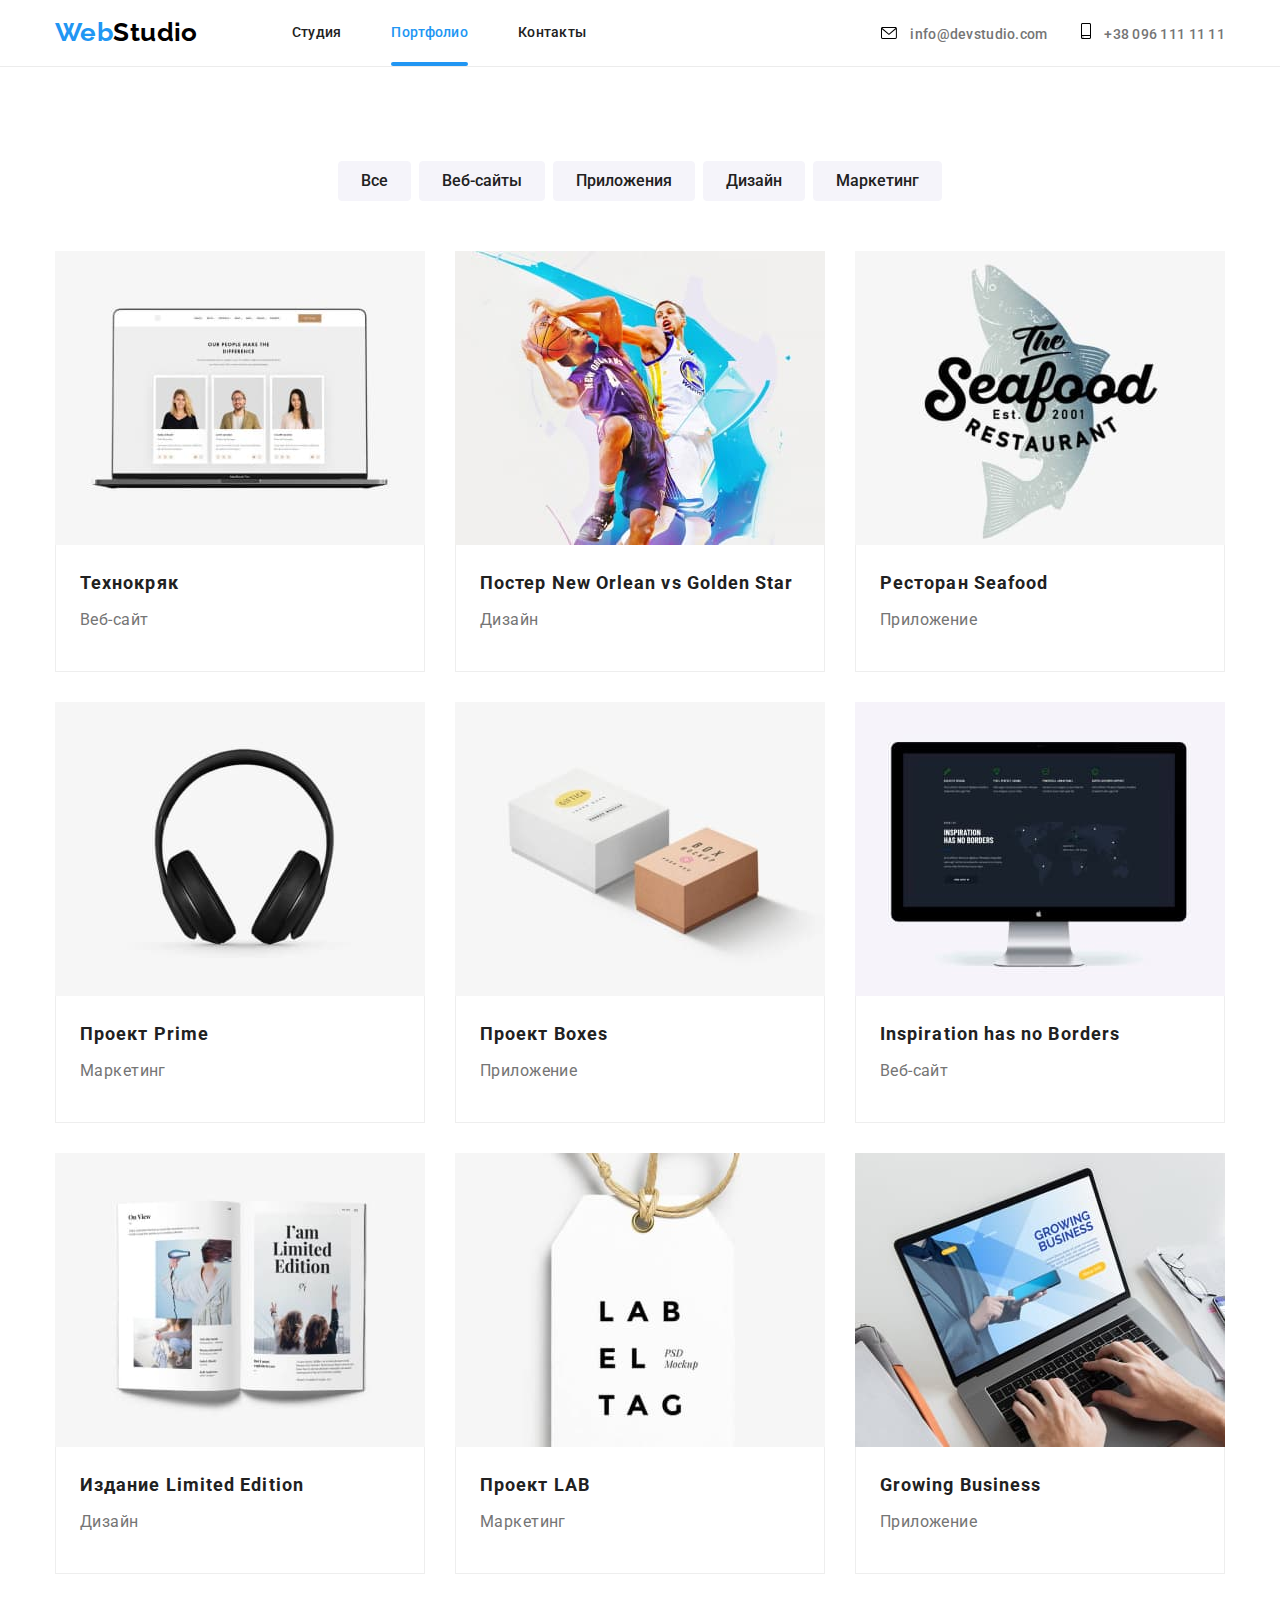
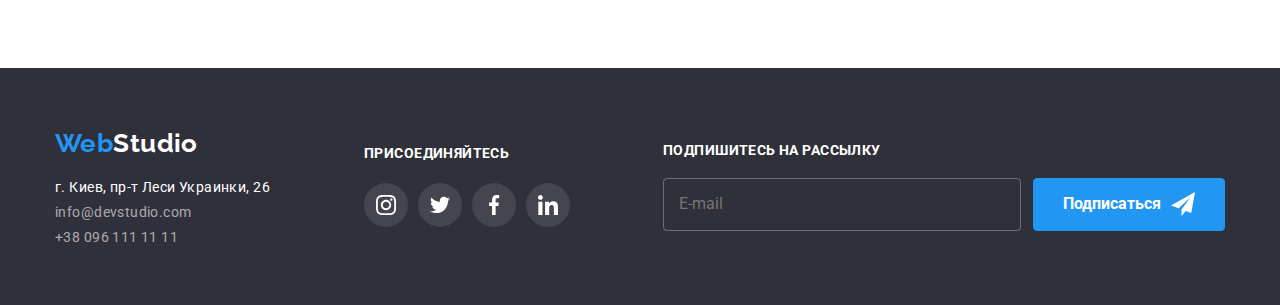
==== portfolio.html @ 982ee5df "Adding files from HW7" ====
<!DOCTYPE html>
<html lang="ru">
  <head>
    <meta charset="UTF-8" />
    <meta name="viewport" content="width=device-width, initial-scale=1.0" />
    <title>Portfolio</title>
    <link
      href="https://fonts.googleapis.com/css2?family=Raleway:wght@400;700&family=Roboto:wght@400;500;700;900&display=swap"
      rel="stylesheet"
    />
    <link
      rel="stylesheet"
      href="https://cdnjs.cloudflare.com/ajax/libs/modern-normalize/1.0.0/modern-normalize.min.css"
    />
    <link rel="stylesheet" href="./css/main.min.css" />
  </head>
  <body>
    <header>
      <div class="container main-nav">
        <nav>
          <a href="./index.html" class="logo"
            >Web<span class="logostudio">Studio</span></a
          >
          <ul class="site-nav list">
            <li class="item">
              <a href="./index.html" class="link">Студия</a>
            </li>
            <li class="item">
              <a href="./portfolio.html" class="link current">Портфолио</a>
            </li>
            <li class="item"><a href="" class="link">Контакты</a></li>
          </ul>
        </nav>
        <address class="header-address">
          <a href="mailto:info@devstudio.com" class="link">
            <svg class="address-icon" width="16" height="12">
              <use href="./images/newsprite.svg#envelope"></use>
            </svg>
            info@devstudio.com</a
          >
          <a href="tel:+380961111111" class="link">
            <svg class="address-icon" width="10" height="16">
              <use href="./images/newsprite.svg#smartphone"></use>
            </svg>
            +38 096 111 11 11</a
          >
        </address>
      </div>
    </header>
    <main>
      <section class="portfolio-mainsection">
        <div class="container">
          <ul class="portfolio-buttons">
            <li class="portfolio-button">
              <button type="button">Все</button>
            </li>
            <li class="portfolio-button">
              <button type="button">Веб-сайты</button>
            </li>
            <li class="portfolio-button">
              <button type="button">Приложения</button>
            </li>
            <li class="portfolio-button">
              <button type="button">Дизайн</button>
            </li>
            <li class="portfolio-button">
              <button type="button">Маркетинг</button>
            </li>
          </ul>
          <ul class="projects">
            <li class="project">
              <a href="" class="project-link">
                <div class="project-picture">
                  <img
                    src="./images/technokryak.jpg"
                    alt="страница вебсайта технокряк"
                    width="370"
                  />
                  <p class="project-overlap">
                    Технокряк это современная площадка распространения
                    коронавируса. Компании используют эту платформу для
                    цифрового шпионажа и атак на защищённые сервера конкурентов.
                  </p>
                </div>

                <div class="project-description">
                  <h3 class="project-title">Технокряк</h3>
                  <p class="project-type">Веб-сайт</p>
                </div>
              </a>
            </li>
            <li class="project">
              <a href="" class="project-link">
                <div class="project-picture">
                  <img
                    src="./images/posterneworlean.jpg"
                    alt="Постер Баскетбол"
                    width="370"
                  />
                  <p class="project-overlap">
                    Технокряк это современная площадка распространения
                    коронавируса. Компании используют эту платформу для
                    цифрового шпионажа и атак на защищённые сервера конкурентов.
                  </p>
                </div>

                <div class="project-description">
                  <h3 class="project-title">
                    Постер New Orlean vs Golden Star
                  </h3>
                  <p class="project-type">Дизайн</p>
                </div>
              </a>
            </li>
            <li class="project">
              <a href="" class="project-link">
                <img
                  src="./images/restaurantseafood.jpg"
                  alt="Лого ресторана Сифуд"
                  width="370"
                />
                <div class="project-description">
                  <h3 class="project-title">Ресторан Seafood</h3>
                  <p class="project-type">Приложение</p>
                </div>
              </a>
            </li>
            <li class="project">
              <a href="" class="project-link">
                <div class="project-picture">
                  <img
                    src="./images/projectprime.jpg"
                    alt="Наушники"
                    width="370"
                  />
                  <p class="project-overlap">
                    Технокряк это современная площадка распространения
                    коронавируса. Компании используют эту платформу для
                    цифрового шпионажа и атак на защищённые сервера конкурентов.
                  </p>
                </div>

                <div class="project-description">
                  <h3 class="project-title">Проект Prime</h3>
                  <p class="project-type">Маркетинг</p>
                </div>
              </a>
            </li>
            <li class="project">
              <a href="" class="project-link">
                <img
                  src="./images/projectboxes.jpg"
                  alt="Две коробки"
                  width="370"
                />
                <div class="project-description">
                  <h3 class="project-title">Проект Boxes</h3>
                  <p class="project-type">Приложение</p>
                </div>
              </a>
            </li>
            <li class="project">
              <a href="" class="project-link">
                <img
                  src="./images/inspiration.jpg"
                  alt="Страница веб-сайта"
                  width="370"
                />
                <div class="project-description">
                  <h3 class="project-title">Inspiration has no Borders</h3>
                  <p class="project-type">Веб-сайт</p>
                </div>
              </a>
            </li>
            <li class="project">
              <a href="" class="project-link">
                <img
                  src="./images/printinghouselimitededition.jpg"
                  alt="Открытая книга"
                  width="370"
                />
                <div class="project-description">
                  <h3 class="project-title">Издание Limited Edition</h3>
                  <p class="project-type">Дизайн</p>
                </div>
              </a>
            </li>
            <li class="project">
              <a href="" class="project-link">
                <img
                  src="./images/projectlab.jpg"
                  alt="Бирка Лаб"
                  width="370"
                />
                <div class="project-description">
                  <h3 class="project-title">Проект LAB</h3>
                  <p p class="project-type">Маркетинг</p>
                </div>
              </a>
            </li>
            <li class="project">
              <a href="" class="project-link">
                <img
                  src="./images/growingbusiness.jpg"
                  alt="Фото сранички приложения"
                  width="370"
                />
                <div class="project-description">
                  <h3 class="project-title">Growing Business</h3>
                  <p class="project-type">Приложение</p>
                </div>
              </a>
            </li>
          </ul>
        </div>
      </section>
    </main>
    <footer>
      <div class="container">
        <div class="contact">
          <a href="./index.html" class="logo"
            >Web<span class="logostudio">Studio</span></a
          >
          <address class="footer-address">
            <ul class="footer-address list">
              <li class="address-line">
                <p>г. Киев, пр-т Леси Украинки, 26</p>
              </li>
              <li class="address-line">
                <a href="mailto:info@devstudio.com" class="link"
                  >info@devstudio.com</a
                >
              </li>
              <li class="address-line">
                <a href="tel:+380961111111" class="link">+38 096 111 11 11</a>
              </li>
            </ul>
          </address>
        </div>
        <div class="joinus">
          <b>присоединяйтесь</b>
          <ul class="social-links">
            <li class="link">
              <a class="link-icon" href="">
                <svg width="20" height="20">
                  <use href="./images/newsprite.svg#instagram"></use>
                </svg>
              </a>
            </li>
            <li class="link">
              <a class="link-icon" href="">
                <svg width="20" height="20">
                  <use href="./images/newsprite.svg#twitter"></use>
                </svg>
              </a>
            </li>
            <li class="link">
              <a class="link-icon" href="">
                <svg width="20" height="20">
                  <use href="./images/newsprite.svg#facebook"></use>
                </svg>
              </a>
            </li>
            <li class="link">
              <a class="link-icon" href="">
                <svg width="20" height="20">
                  <use href="./images/newsprite.svg#linkedin"></use>
                </svg>
              </a>
            </li>
          </ul>
        </div>
        <form action="subscribe" class="subscribe">
          <b>Подпишитесь на рассылку</b>
          <div class="subscribe-action">
            <input type="email" name="mail" placeholder="E-mail" />
            <button type="submit">
              Подписаться
              <svg class="subscribe-icon" width="24" height="24">
                <use href="./images/newsprite.svg#icon-send"></use>
              </svg>
            </button>
          </div>
        </form>
      </div>
    </footer>
  </body>
</html>
---- css/main.min.css ----
body,.site-nav,.advantages,.activities,.team-members,.clients,.portfolio-buttons,.projects{list-style:none}body,.activity-item img{display:block;max-width:100%;height:auto}body,.header-address .link,.project-link{text-decoration:none}.section-title{text-align:center;margin-top:0;margin-bottom:50px;font-weight:700;font-size:36px;line-height:1.17;color:#212121}body{font-family:Roboto,sans-serif;font-style:normal;font-size:14px;letter-spacing:.03em;color:#757575;background-color:#ffffff}.container{width:1200px;padding-left:15px;padding-right:15px;margin-top:0;margin-right:auto;margin-bottom:0;margin-left:auto}.logo{color:#2196f3;font-family:Raleway, sans-serif;font-weight:700;font-size:26px;line-height:1.2;text-decoration:none}header .logo{display:-webkit-box;display:-ms-flexbox;display:flex;-webkit-box-align:center;-ms-flex-align:center;align-items:center;-webkit-box-pack:start;-ms-flex-pack:start;justify-content:flex-start}.logostudio{color:#000000}footer .logostudio{color:#ffffff}header .container{display:-webkit-box;display:-ms-flexbox;display:flex;-webkit-box-align:center;-ms-flex-align:center;align-items:center}header .container nav{display:-webkit-inline-box;display:-ms-inline-flexbox;display:inline-flex;-webkit-box-align:center;-ms-flex-align:center;align-items:center}.site-nav{display:-webkit-inline-box;display:-ms-inline-flexbox;display:inline-flex;-webkit-box-align:center;-ms-flex-align:center;align-items:center;-webkit-box-pack:center;-ms-flex-pack:center;justify-content:center;margin-top:0;margin-bottom:0;padding-left:0;margin-left:94px}.site-nav .item:not(:last-child){margin-right:50px}.site-nav .link{display:-webkit-inline-box;display:-ms-inline-flexbox;display:inline-flex;position:relative;color:#212121;font-weight:500;line-height:1.14;letter-spacing:0.02em;text-decoration:none;padding-top:25px;padding-bottom:25px;-webkit-transition:color 250ms cubic-bezier(0.4, 0, 0.2, 1);transition:color 250ms cubic-bezier(0.4, 0, 0.2, 1)}.site-nav .link:hover,.site-nav .link:focus{color:#2196f3;text-decoration:none}.link.current{color:#2196f3}.link.current::after{position:absolute;display:block;bottom:0;left:0;width:100%;content:"";height:4px;border-radius:2px;background-color:#2196f3}.header-address .link{color:#757575;font-weight:500;line-height:1.14;letter-spacing:0.02em;font-style:normal;fill:var(--primary-text-color);-webkit-transition:fill 250ms cubic-bezier(0.4, 0, 0.2, 1),color 250ms cubic-bezier(0.4, 0, 0.2, 1);transition:fill 250ms cubic-bezier(0.4, 0, 0.2, 1),color 250ms cubic-bezier(0.4, 0, 0.2, 1)}.header-address .link:hover,.header-address .link:focus{color:#2196f3;fill:#2196f3}.address-icon{margin-right:10px}.header-address a:not(:last-child){margin-right:30px}.header-address{margin-left:auto}.main-section{text-align:center;max-width:1600px;max-height:600px;margin-left:auto;margin-right:auto;background-image:-webkit-gradient(linear, left top, right top, from(rgba(47,48,58,0.4)), to(rgba(47,48,58,0.4))),url("../images/heroimage.jpg");background-image:linear-gradient(to right, rgba(47,48,58,0.4), rgba(47,48,58,0.4)),url("../images/heroimage.jpg");background-repeat:no-repeat;background-position:center;padding-top:200px;padding-bottom:200px;background-color:var(--bg-secondary-color)}.main-title{margin-top:0;margin-bottom:30px;color:#ffffff;font-weight:900;font-size:44px;line-height:1.36;text-align:center;letter-spacing:0.06em;text-transform:uppercase}.order-button{display:inline-block;text-align:center;padding:10px 32px;border:1px solid var(--accent-color);border-radius:4px;color:#ffffff;font-weight:700;font-size:16px;line-height:1.88;text-decoration:none;background-color:#2196f3;-webkit-transition:color 250ms cubic-bezier(0.4, 0, 0.2, 1),background-color 250ms cubic-bezier(0.4, 0, 0.2, 1);transition:color 250ms cubic-bezier(0.4, 0, 0.2, 1),background-color 250ms cubic-bezier(0.4, 0, 0.2, 1)}.order-button:hover{color:#2196f3;background:#ffffff;outline:#ffffff}.order-button:focus{outline:none}.advantages-section{padding-top:94px;padding-bottom:94px}.advantages{display:-webkit-box;display:-ms-flexbox;display:flex;padding:0}.advantage-item{width:calc((100% - 90px) / 4);margin-right:30px;min-height:101}.advantage-item:nth-child(4n){margin-right:0}.advantage-item .text{display:inline;margin-top:0;font-size:14px;line-height:1.71}.advantage-title{margin-top:0;margin-bottom:10px;color:#212121;font-weight:700;font-size:14px;line-height:1.14;text-transform:uppercase}.advantage-icon{display:-webkit-inline-box;display:-ms-inline-flexbox;display:inline-flex;content:"";width:270px;height:120px;border-radius:4px;background-color:#f5f4fa;padding-bottom:25px;padding-top:25px;margin-bottom:30px}.activities-section{padding-bottom:94px}.activities{display:-webkit-inline-box;display:-ms-inline-flexbox;display:inline-flex;margin-top:0;margin-bottom:0;padding:0}.activity-item{width:calc((100% - 60px) / 3);margin-right:30px;position:relative;color:#ffffff;text-transform:uppercase;text-align:center}.activity-item::before{position:absolute;content:"";margin:0;padding:0;width:100%;height:70px;bottom:0;left:0;background-color:rgba(47,48,58,0.8)}.activity-item:nth-child(3n){margin-right:0}.activity-title{position:absolute;display:block;margin:0;padding:0;bottom:27px;width:370px}.section-team{background-color:#f5f4fa;padding-top:94px;padding-bottom:94px}.team-members{display:-webkit-box;display:-ms-flexbox;display:flex;margin-top:0;margin-bottom:0px;padding:0}.team-member{width:calc((100% - 90px) / 4);margin-right:30px;background-color:#ffffff;border-radius:0px 0px 4px 4px;-webkit-box-shadow:0px 1px 3px rgba(0,0,0,0.12),0px 1px 1px rgba(0,0,0,0.14),0px 2px 1px rgba(0,0,0,0.2);box-shadow:0px 1px 3px rgba(0,0,0,0.12),0px 1px 1px rgba(0,0,0,0.14),0px 2px 1px rgba(0,0,0,0.2)}.team-member:nth-child(4n){margin-right:0}.photo-name{font-weight:500;font-size:16px;line-height:1.19;text-align:center;color:#212121}.position-title{font-size:16px;line-height:1.19;text-align:center}.social-links{display:-webkit-box;display:-ms-flexbox;display:flex;list-style:none;padding:0;margin-left:auto;margin-right:auto;margin-bottom:30px;width:206px;height:44px}.social-links .link{width:calc((100% - 30px) / 4);margin-right:10px;border-radius:50%}.social-links .link:nth-child(4n){margin-right:0}.link-icon{display:-webkit-box;display:-ms-flexbox;display:flex;-webkit-box-pack:center;-ms-flex-pack:center;justify-content:center;-webkit-box-align:center;-ms-flex-align:center;align-items:center;height:44px;width:44px;border-radius:50%;fill:#afb1b8;-webkit-transition:background-color 250ms cubic-bezier(0.4, 0, 0.2, 1),fill 250ms cubic-bezier(0.4, 0, 0.2, 1);transition:background-color 250ms cubic-bezier(0.4, 0, 0.2, 1),fill 250ms cubic-bezier(0.4, 0, 0.2, 1)}.link-icon:hover,.link-icon:focus{background-color:#2196f3;fill:#ffffff}.client-section{padding-top:94px;padding-bottom:94px}.clients{display:-webkit-box;display:-ms-flexbox;display:flex;padding:0;margin-left:auto;margin-right:auto;margin-bottom:30px;width:1170px}.clients .client-link:nth-child(6n){margin-right:0}.client{display:-webkit-box;display:-ms-flexbox;display:flex;width:calc((100% - 150px) / 6);margin-right:30px}.client-link{display:-webkit-box;display:-ms-flexbox;display:flex;-webkit-box-pack:center;-ms-flex-pack:center;justify-content:center;-webkit-box-align:center;-ms-flex-align:center;align-items:center;width:170px;height:90px;border-radius:4px;border:1px solid #afb1b8;fill:#afb1b8;-webkit-transition:border 250ms cubic-bezier(0.4, 0, 0.2, 1),fill 250ms cubic-bezier(0.4, 0, 0.2, 1);transition:border 250ms cubic-bezier(0.4, 0, 0.2, 1),fill 250ms cubic-bezier(0.4, 0, 0.2, 1)}.client-link:hover{border:1px solid #2196f3;fill:#2196f3}footer{padding-top:60px;padding-bottom:60px;background-color:#2f303a;color:#ffffff;font-style:normal}footer .container{display:-webkit-box;display:-ms-flexbox;display:flex;-webkit-box-align:center;-ms-flex-align:center;align-items:center}footer .social-links{margin-top:22px;margin-bottom:0}footer .link-icon{background-color:rgba(255,255,255,0.1);fill:#ffffff}.footer-address.list{padding-left:0;margin-top:0;margin-bottom:0;display:inline-block;font-style:normal}.footer-address .link{color:rgba(255,255,255,0.6);text-decoration:none}.footer-address p{margin-top:20px;margin-bottom:0}.address-line{display:inline-block;text-decoration:none}.address-line:not(:last-child){margin-bottom:9px}.contact{display:inline-block}.joinus{display:inline-block;text-transform:uppercase;text-align:left;width:206px;margin-right:0;margin-left:70px}.subscribe{display:inline-block;text-transform:uppercase;text-align:left;margin-left:93px}.subscribe button{display:-webkit-inline-box;display:-ms-inline-flexbox;display:inline-flex;-webkit-box-align:center;-ms-flex-align:center;align-items:center;margin-left:12 px;padding:10px 29px;border:1px solid #2196f3;border-radius:4px;color:#ffffff;fill:#ffffff;font-weight:700;font-size:16px;line-height:1.88;text-decoration:none;background-color:#2196f3;-webkit-transition:border 250ms cubic-bezier(0.4, 0, 0.2, 1),background-color 250ms cubic-bezier(0.4, 0, 0.2, 1),fill 250ms cubic-bezier(0.4, 0, 0.2, 1),color 250ms cubic-bezier(0.4, 0, 0.2, 1);transition:border 250ms cubic-bezier(0.4, 0, 0.2, 1),background-color 250ms cubic-bezier(0.4, 0, 0.2, 1),fill 250ms cubic-bezier(0.4, 0, 0.2, 1),color 250ms cubic-bezier(0.4, 0, 0.2, 1)}.subscribe button:hover,.subscribe button:focus{fill:#2196f3;border:1px solid #ffffff;background-color:#ffffff;color:#2196f3}.subscribe input{display:block;background-color:var(--bg-secondary-color);border:1px solid rgba(255,255,255,0.3);border-radius:4px;margin-right:12px;width:358px;padding:15px;font-size:16px;line-height:1.25;color:rgba(255,255,255,0.6);font-family:Roboto,sans-serif;font-style:normal;font-weight:normal;font-size:16px;line-height:1.25;letter-spacing:1.25}.subscribe-icon{margin-left:10px}.subscribe-action{display:-webkit-inline-box;display:-ms-inline-flexbox;display:inline-flex;margin-top:20px}.backdrop{position:fixed;top:0;left:0;width:100%;height:100%;background-color:rgba(0,0,0,0.2);-webkit-transition:opacity 250ms cubic-bezier(0.4, 0, 0.2, 1);transition:opacity 250ms cubic-bezier(0.4, 0, 0.2, 1);overflow-y:auto}.backdrop.is-hidden{opacity:0;pointer-events:none}.backdrop.is-hidden .modal{-webkit-transform:translate(-50%, -50%) scale(1.2);transform:translate(-50%, -50%) scale(1.2)}.modal{position:absolute;top:50%;left:50%;-webkit-transform:translate(-50%, -50%) scale(0.8);transform:translate(-50%, -50%) scale(0.8);min-width:528px;min-height:581px;background-color:#fff;-webkit-box-shadow:0px 1px 3px rgba(0,0,0,0.12),0px 1px 1px rgba(0,0,0,0.14),0px 2px 1px rgba(0,0,0,0.2);box-shadow:0px 1px 3px rgba(0,0,0,0.12),0px 1px 1px rgba(0,0,0,0.14),0px 2px 1px rgba(0,0,0,0.2);border-radius:4px;cursor:pointer;-webkit-transition:-webkit-transform 250ms cubic-bezier(0.4, 0, 0.2, 1);transition:-webkit-transform 250ms cubic-bezier(0.4, 0, 0.2, 1);transition:transform 250ms cubic-bezier(0.4, 0, 0.2, 1);transition:transform 250ms cubic-bezier(0.4, 0, 0.2, 1), -webkit-transform 250ms cubic-bezier(0.4, 0, 0.2, 1)}.modal button.close{position:absolute;display:-webkit-box;display:-ms-flexbox;display:flex;-webkit-box-pack:center;-ms-flex-pack:center;justify-content:center;-webkit-box-align:center;-ms-flex-align:center;align-items:center;top:8px;right:8px;width:30px;height:30px;border-radius:50%;cursor:pointer;background-color:#ffffff;border:1px solid rgba(0,0,0,0.1);-webkit-transition:fill 250ms cubic-bezier(0.4, 0, 0.2, 1);transition:fill 250ms cubic-bezier(0.4, 0, 0.2, 1)}.modal button.close:hover,.modal button.close:focus{fill:#2196f3}.order-form{width:528px;margin-left:auto;margin-right:auto;padding:40px;cursor:pointer}.order-form-title{margin-top:0;margin-bottom:12px;color:#212121;font-family:Roboto,sans-serif;font-style:normal;font-weight:bold;font-size:20px;line-height:1.15;letter-spacing:.03em;text-align:center}.order-form-field{position:relative;display:-webkit-box;display:-ms-flexbox;display:flex;-webkit-box-orient:vertical;-webkit-box-direction:normal;-ms-flex-direction:column;flex-direction:column;margin-bottom:10px;font-family:Roboto,sans-serif;font-style:normal;font-weight:normal;font-size:12px;line-height:1.17;letter-spacing:0.01em;cursor:pointer;color:#757575}.order-form-field .info-input{position:relative;margin-top:4px;padding:14px 14px 14px 40px;border:1px solid rgba(33,33,33,0.2);border-radius:4px;cursor:pointer;-webkit-transition:border 250ms cubic-bezier(0.4, 0, 0.2, 1);transition:border 250ms cubic-bezier(0.4, 0, 0.2, 1)}.order-form-field .info-input:hover{border:1px solid #2196f3}.order-form-field .info-input:focus{border:1px solid #2196f3;outline:none}.order-form-field .info-input:focus+.icon-order-form,.order-form-field .info-input:hover+.icon-order-form{fill:#2196f3}.icon-order-form{position:absolute;bottom:15px;left:15px;-webkit-transition:fill 250ms cubic-bezier(0.4, 0, 0.2, 1);transition:fill 250ms cubic-bezier(0.4, 0, 0.2, 1)}.order-form-submit{display:block;margin-left:auto;margin-right:auto;text-align:center;padding:10px 32px;border:1px solid #2196f3;border-radius:4px;color:#ffffff;font-weight:700;font-size:16px;line-height:1.88;text-decoration:none;background-color:#2196f3;-webkit-transition:background-color 250ms cubic-bezier(0.4, 0, 0.2, 1),color 250ms cubic-bezier(0.4, 0, 0.2, 1);transition:background-color 250ms cubic-bezier(0.4, 0, 0.2, 1),color 250ms cubic-bezier(0.4, 0, 0.2, 1)}.order-form-submit:hover,.order-form-submit:focus{color:#2196f3;background-color:#ffffff}.comment-text{margin-top:4px;padding:12px 16px;border-radius:4px;border:1px solid rgba(33,33,33,0.2);font-family:Roboto,sans-serif;font-style:normal;font-weight:normal;font-size:12px;line-height:1.17;letter-spacing:0.01em;cursor:pointer;color:#757575;-webkit-transition:border 250ms cubic-bezier(0.4, 0, 0.2, 1);transition:border 250ms cubic-bezier(0.4, 0, 0.2, 1)}.comment-text:focus,.comment-text:hover{border:1px solid #2196f3;outline:none}.order-form-field.checkbox{display:-webkit-inline-box;display:-ms-inline-flexbox;display:inline-flex;-webkit-box-orient:horizontal;-webkit-box-direction:normal;-ms-flex-flow:row;flex-flow:row}.checkbox-link{display:block;margin-left:5px;color:#2196f3}.box{width:1px;height:1px;margin:-1px;border:0;padding:0;white-space:nowrap;-webkit-clip-path:inset(100%);clip-path:inset(100%);clip:rect(0 0 0 0);overflow:hidden}.checkbox-icon{display:-webkit-inline-box;display:-ms-inline-flexbox;display:inline-flex;width:16px;height:15px;margin-right:8px;border:2px solid #212121;border-radius:4px}.box:checked+.checkbox-icon{background-color:#2196f3;background-image:url(../images/checkedbox.svg);background-size:contain;background-origin:border-box;border-radius:2px;border:0.2px solid var(--accent-color);fill:#ffffff}.portfolio-mainsection{padding-top:94px;padding-bottom:94px;border-top:1px solid #ececec}.portfolio-buttons{display:-webkit-box;display:-ms-flexbox;display:flex;padding-left:0;-webkit-box-pack:center;-ms-flex-pack:center;justify-content:center;margin-top:0;margin-bottom:50px}.portfolio-button button{padding:6px 22px;left:576px;top:174px;border:1px solid #f5f4fa;background:#f5f4fa;border-radius:4px;color:#212121;font-weight:500;font-size:16px;line-height:1.63;-webkit-transition:color 250ms cubic-bezier(0.4, 0, 0.2, 1),background-color 250ms cubic-bezier(0.4, 0, 0.2, 1),border 250ms cubic-bezier(0.4, 0, 0.2, 1),-webkit-box-shadow 250ms cubic-bezier(0.4, 0, 0.2, 1);transition:color 250ms cubic-bezier(0.4, 0, 0.2, 1),background-color 250ms cubic-bezier(0.4, 0, 0.2, 1),border 250ms cubic-bezier(0.4, 0, 0.2, 1),-webkit-box-shadow 250ms cubic-bezier(0.4, 0, 0.2, 1);transition:color 250ms cubic-bezier(0.4, 0, 0.2, 1),background-color 250ms cubic-bezier(0.4, 0, 0.2, 1),border 250ms cubic-bezier(0.4, 0, 0.2, 1),box-shadow 250ms cubic-bezier(0.4, 0, 0.2, 1);transition:color 250ms cubic-bezier(0.4, 0, 0.2, 1),background-color 250ms cubic-bezier(0.4, 0, 0.2, 1),border 250ms cubic-bezier(0.4, 0, 0.2, 1),box-shadow 250ms cubic-bezier(0.4, 0, 0.2, 1),-webkit-box-shadow 250ms cubic-bezier(0.4, 0, 0.2, 1)}.portfolio-button button:hover,.portfolio-button button:focus{color:#ffffff;background-color:#2196f3;border:1px #2196f3;-webkit-box-shadow:0px 3px 1px rgba(0,0,0,0.1),0px 1px 2px rgba(0,0,0,0.08),0px 2px 2px rgba(0,0,0,0.12);box-shadow:0px 3px 1px rgba(0,0,0,0.1),0px 1px 2px rgba(0,0,0,0.08),0px 2px 2px rgba(0,0,0,0.12);outline:none}.portfolio-button:not(:last-child){margin-right:8px}img{display:block;max-width:100%;height:auto}.projects{display:-webkit-box;display:-ms-flexbox;display:flex;-ms-flex-wrap:wrap;flex-wrap:wrap;padding:0;margin:0}.project{width:calc((100% - 60px) / 3);margin-right:30px;margin-bottom:30px;padding:0;-webkit-transition:-webkit-box-shadow 250ms cubic-bezier(0.4, 0, 0.2, 1);transition:-webkit-box-shadow 250ms cubic-bezier(0.4, 0, 0.2, 1);transition:box-shadow 250ms cubic-bezier(0.4, 0, 0.2, 1);transition:box-shadow 250ms cubic-bezier(0.4, 0, 0.2, 1), -webkit-box-shadow 250ms cubic-bezier(0.4, 0, 0.2, 1)}.project:nth-child(3n){margin-right:0}.project:nth-last-child(-n+3){margin-bottom:0}.project:hover{-webkit-box-shadow:0px 1px 1px rgba(0,0,0,0.12),0px 4px 4px rgba(0,0,0,0.06),1px 4px 6px rgba(0,0,0,0.16);box-shadow:0px 1px 1px rgba(0,0,0,0.12),0px 4px 4px rgba(0,0,0,0.06),1px 4px 6px rgba(0,0,0,0.16)}.project-description{border-left:1px solid #eeeeee;border-right:1px solid #eeeeee;border-bottom:1px solid #eeeeee;padding:20px 24px;outline:none}.project-title{text-decoration:none;font-weight:700;font-size:18px;line-height:2;letter-spacing:0.06em;color:#212121;margin-top:0;margin-bottom:4px}.project-type{font-size:16px;line-height:1.87;color:#757575;margin-top:0}.project-picture{position:relative;overflow:hidden;max-width:100%;height:auto;padding:0;outline:none;margin:0}.project-overlap{position:absolute;margin:0;top:0;right:0;padding:63px 24px;max-width:100%;height:auto;background-color:rgba(33,150,243,0.9);color:#ffffff;font-size:18px;line-height:1.56;border:none;outline:none;overflow:hidden;-webkit-transform:translateY(100%);transform:translateY(100%);-webkit-transition:-webkit-transform 250ms cubic-bezier(0.4, 0, 0.2, 1);transition:-webkit-transform 250ms cubic-bezier(0.4, 0, 0.2, 1);transition:transform 250ms cubic-bezier(0.4, 0, 0.2, 1);transition:transform 250ms cubic-bezier(0.4, 0, 0.2, 1), -webkit-transform 250ms cubic-bezier(0.4, 0, 0.2, 1)}.project:hover .project-overlap{-webkit-transform:translateY(0);transform:translateY(0);opacity:1}
/*# sourceMappingURL=main.min.css.map */
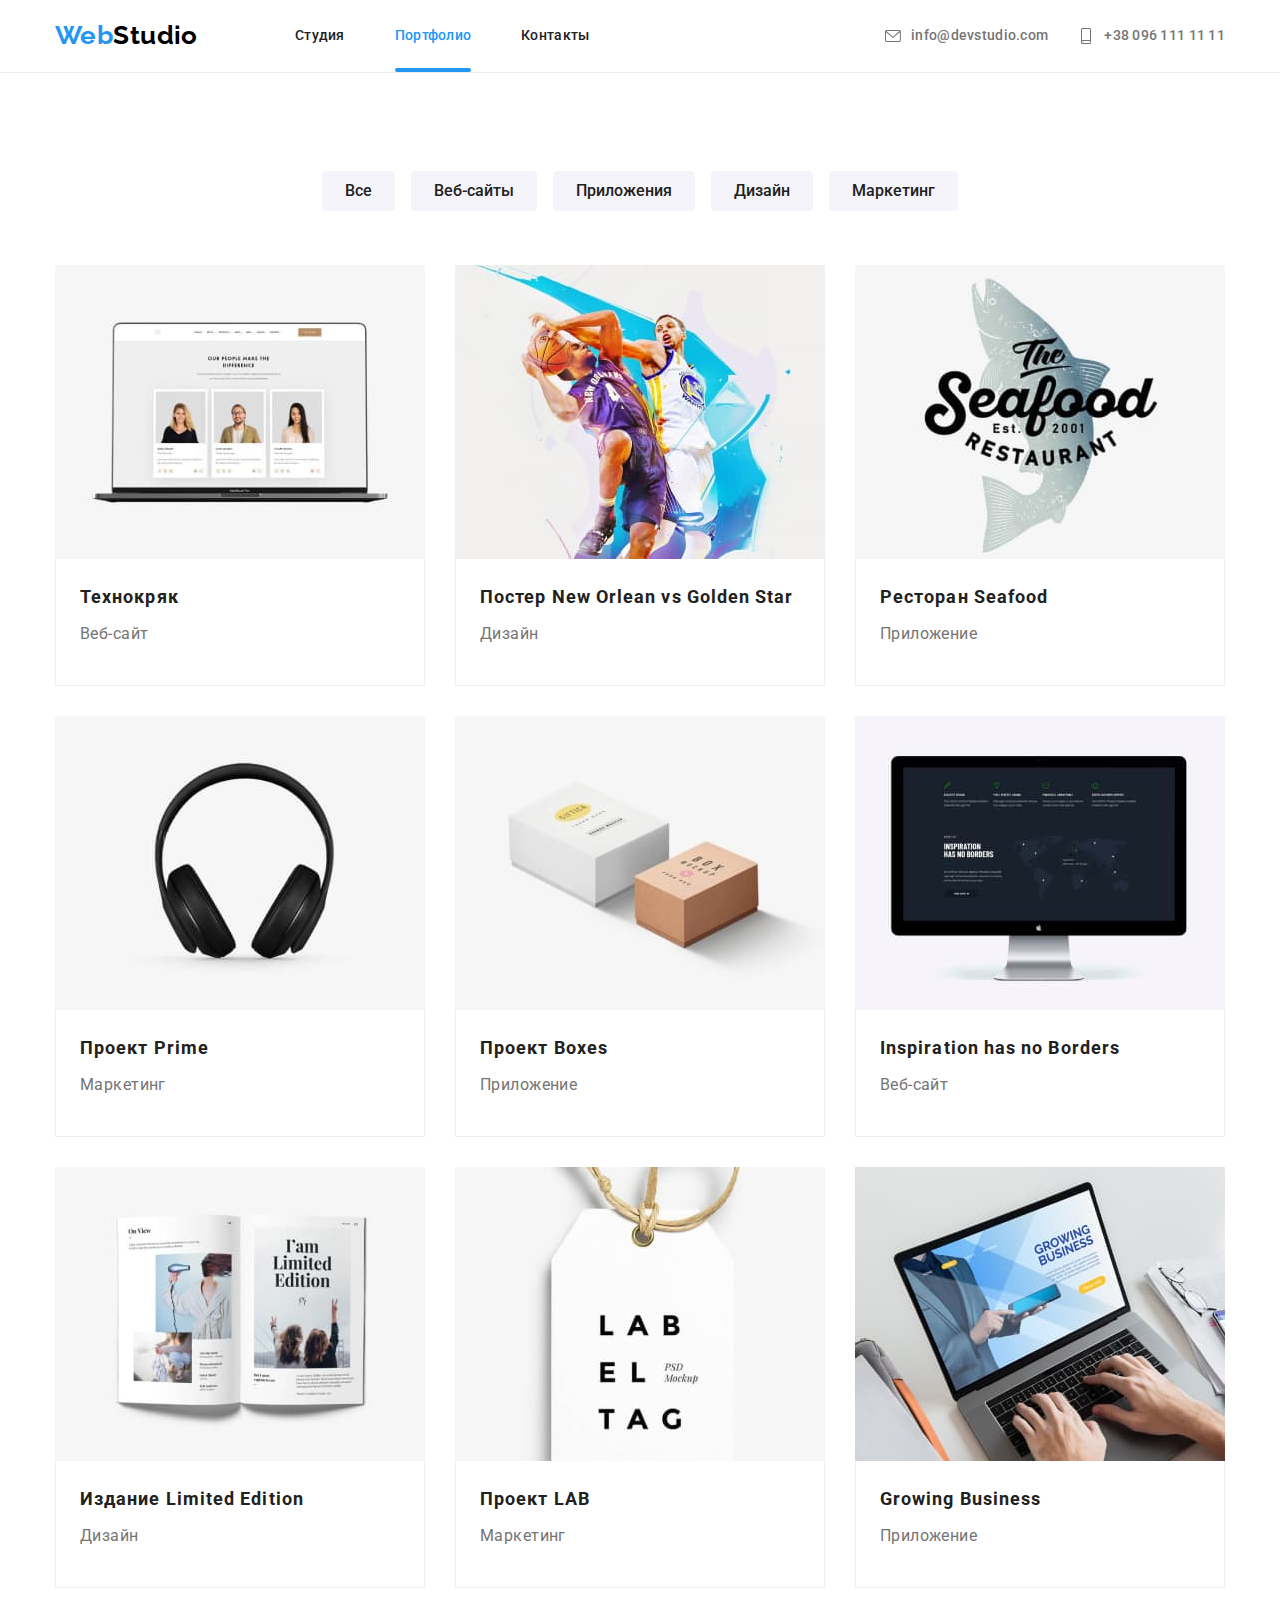
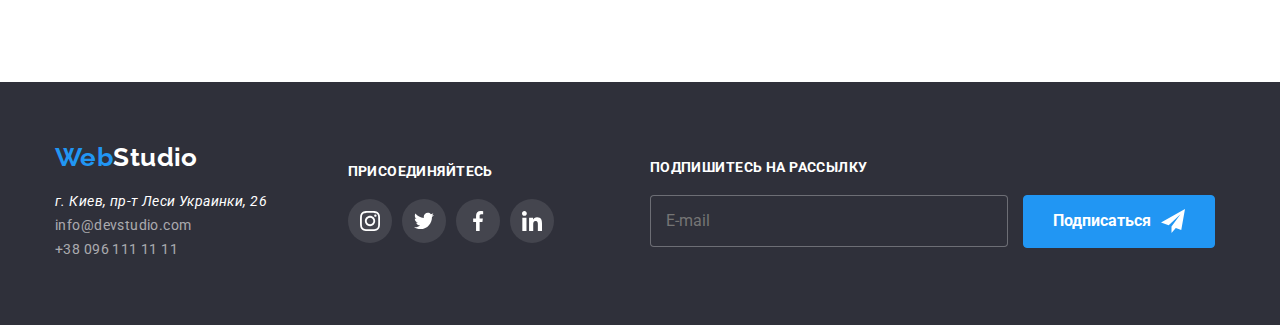
==== commit 448de135: "adding portfolio styles" ====
--- a/portfolio.html
+++ b/portfolio.html
@@ -16,11 +16,30 @@
   </head>
   <body>
     <header>
-      <div class="container main-nav">
-        <nav>
-          <a href="./index.html" class="logo"
-            >Web<span class="logostudio">Studio</span></a
+      <div class="container page-header">
+        <a href="./index.html" class="logo"
+          >Web<span class="logostudio">Studio</span></a
+        >
+        <button type="button" class="menu-button" data-menu-button>
+          <svg
+            width="24"
+            height="18"
+            aria-expanded="false"
+            aria-controls="navigation-container"
+            aria-label="Переключатель мобильногоо меню"
           >
+            <use
+              class="icon-menu"
+              href="./images/newsprite.svg#menu-icon"
+            ></use>
+            <use
+              class="icon-cross"
+              href="./images/newsprite.svg#close-black"
+            ></use>
+          </svg>
+        </button>
+
+        <nav class="navigation" data-menu id="navigation-container">
           <ul class="site-nav list">
             <li class="item">
               <a href="./index.html" class="link">Студия</a>
@@ -30,21 +49,22 @@
             </li>
             <li class="item"><a href="" class="link">Контакты</a></li>
           </ul>
+
+          <address class="header-address">
+            <a href="mailto:info@devstudio.com" class="link">
+              <svg class="address-icon" width="16" height="20">
+                <use href="./images/newsprite.svg#envelope"></use>
+              </svg>
+              info@devstudio.com</a
+            >
+            <a href="tel:+380961111111" class="link">
+              <svg class="address-icon" width="10" height="20">
+                <use href="./images/newsprite.svg#smartphone"></use>
+              </svg>
+              +38 096 111 11 11</a
+            >
+          </address>
         </nav>
-        <address class="header-address">
-          <a href="mailto:info@devstudio.com" class="link">
-            <svg class="address-icon" width="16" height="12">
-              <use href="./images/newsprite.svg#envelope"></use>
-            </svg>
-            info@devstudio.com</a
-          >
-          <a href="tel:+380961111111" class="link">
-            <svg class="address-icon" width="10" height="16">
-              <use href="./images/newsprite.svg#smartphone"></use>
-            </svg>
-            +38 096 111 11 11</a
-          >
-        </address>
       </div>
     </header>
     <main>
@@ -74,7 +94,6 @@
                   <img
                     src="./images/technokryak.jpg"
                     alt="страница вебсайта технокряк"
-                    width="370"
                   />
                   <p class="project-overlap">
                     Технокряк это современная площадка распространения
@@ -284,5 +303,6 @@
         </form>
       </div>
     </footer>
+    <script src="./js/menu.js"></script>
   </body>
 </html>
--- a/css/main.min.css
+++ b/css/main.min.css
@@ -1,2 +1,2 @@
-body,.site-nav,.advantages,.activities,.team-members,.clients,.portfolio-buttons,.projects{list-style:none}body,.activity-item img{display:block;max-width:100%;height:auto}body,.header-address .link,.project-link{text-decoration:none}.section-title{text-align:center;margin-top:0;margin-bottom:50px;font-weight:700;font-size:36px;line-height:1.17;color:#212121}body{font-family:Roboto,sans-serif;font-style:normal;font-size:14px;letter-spacing:.03em;color:#757575;background-color:#ffffff}.container{width:1200px;padding-left:15px;padding-right:15px;margin-top:0;margin-right:auto;margin-bottom:0;margin-left:auto}.logo{color:#2196f3;font-family:Raleway, sans-serif;font-weight:700;font-size:26px;line-height:1.2;text-decoration:none}header .logo{display:-webkit-box;display:-ms-flexbox;display:flex;-webkit-box-align:center;-ms-flex-align:center;align-items:center;-webkit-box-pack:start;-ms-flex-pack:start;justify-content:flex-start}.logostudio{color:#000000}footer .logostudio{color:#ffffff}header .container{display:-webkit-box;display:-ms-flexbox;display:flex;-webkit-box-align:center;-ms-flex-align:center;align-items:center}header .container nav{display:-webkit-inline-box;display:-ms-inline-flexbox;display:inline-flex;-webkit-box-align:center;-ms-flex-align:center;align-items:center}.site-nav{display:-webkit-inline-box;display:-ms-inline-flexbox;display:inline-flex;-webkit-box-align:center;-ms-flex-align:center;align-items:center;-webkit-box-pack:center;-ms-flex-pack:center;justify-content:center;margin-top:0;margin-bottom:0;padding-left:0;margin-left:94px}.site-nav .item:not(:last-child){margin-right:50px}.site-nav .link{display:-webkit-inline-box;display:-ms-inline-flexbox;display:inline-flex;position:relative;color:#212121;font-weight:500;line-height:1.14;letter-spacing:0.02em;text-decoration:none;padding-top:25px;padding-bottom:25px;-webkit-transition:color 250ms cubic-bezier(0.4, 0, 0.2, 1);transition:color 250ms cubic-bezier(0.4, 0, 0.2, 1)}.site-nav .link:hover,.site-nav .link:focus{color:#2196f3;text-decoration:none}.link.current{color:#2196f3}.link.current::after{position:absolute;display:block;bottom:0;left:0;width:100%;content:"";height:4px;border-radius:2px;background-color:#2196f3}.header-address .link{color:#757575;font-weight:500;line-height:1.14;letter-spacing:0.02em;font-style:normal;fill:var(--primary-text-color);-webkit-transition:fill 250ms cubic-bezier(0.4, 0, 0.2, 1),color 250ms cubic-bezier(0.4, 0, 0.2, 1);transition:fill 250ms cubic-bezier(0.4, 0, 0.2, 1),color 250ms cubic-bezier(0.4, 0, 0.2, 1)}.header-address .link:hover,.header-address .link:focus{color:#2196f3;fill:#2196f3}.address-icon{margin-right:10px}.header-address a:not(:last-child){margin-right:30px}.header-address{margin-left:auto}.main-section{text-align:center;max-width:1600px;max-height:600px;margin-left:auto;margin-right:auto;background-image:-webkit-gradient(linear, left top, right top, from(rgba(47,48,58,0.4)), to(rgba(47,48,58,0.4))),url("../images/heroimage.jpg");background-image:linear-gradient(to right, rgba(47,48,58,0.4), rgba(47,48,58,0.4)),url("../images/heroimage.jpg");background-repeat:no-repeat;background-position:center;padding-top:200px;padding-bottom:200px;background-color:var(--bg-secondary-color)}.main-title{margin-top:0;margin-bottom:30px;color:#ffffff;font-weight:900;font-size:44px;line-height:1.36;text-align:center;letter-spacing:0.06em;text-transform:uppercase}.order-button{display:inline-block;text-align:center;padding:10px 32px;border:1px solid var(--accent-color);border-radius:4px;color:#ffffff;font-weight:700;font-size:16px;line-height:1.88;text-decoration:none;background-color:#2196f3;-webkit-transition:color 250ms cubic-bezier(0.4, 0, 0.2, 1),background-color 250ms cubic-bezier(0.4, 0, 0.2, 1);transition:color 250ms cubic-bezier(0.4, 0, 0.2, 1),background-color 250ms cubic-bezier(0.4, 0, 0.2, 1)}.order-button:hover{color:#2196f3;background:#ffffff;outline:#ffffff}.order-button:focus{outline:none}.advantages-section{padding-top:94px;padding-bottom:94px}.advantages{display:-webkit-box;display:-ms-flexbox;display:flex;padding:0}.advantage-item{width:calc((100% - 90px) / 4);margin-right:30px;min-height:101}.advantage-item:nth-child(4n){margin-right:0}.advantage-item .text{display:inline;margin-top:0;font-size:14px;line-height:1.71}.advantage-title{margin-top:0;margin-bottom:10px;color:#212121;font-weight:700;font-size:14px;line-height:1.14;text-transform:uppercase}.advantage-icon{display:-webkit-inline-box;display:-ms-inline-flexbox;display:inline-flex;content:"";width:270px;height:120px;border-radius:4px;background-color:#f5f4fa;padding-bottom:25px;padding-top:25px;margin-bottom:30px}.activities-section{padding-bottom:94px}.activities{display:-webkit-inline-box;display:-ms-inline-flexbox;display:inline-flex;margin-top:0;margin-bottom:0;padding:0}.activity-item{width:calc((100% - 60px) / 3);margin-right:30px;position:relative;color:#ffffff;text-transform:uppercase;text-align:center}.activity-item::before{position:absolute;content:"";margin:0;padding:0;width:100%;height:70px;bottom:0;left:0;background-color:rgba(47,48,58,0.8)}.activity-item:nth-child(3n){margin-right:0}.activity-title{position:absolute;display:block;margin:0;padding:0;bottom:27px;width:370px}.section-team{background-color:#f5f4fa;padding-top:94px;padding-bottom:94px}.team-members{display:-webkit-box;display:-ms-flexbox;display:flex;margin-top:0;margin-bottom:0px;padding:0}.team-member{width:calc((100% - 90px) / 4);margin-right:30px;background-color:#ffffff;border-radius:0px 0px 4px 4px;-webkit-box-shadow:0px 1px 3px rgba(0,0,0,0.12),0px 1px 1px rgba(0,0,0,0.14),0px 2px 1px rgba(0,0,0,0.2);box-shadow:0px 1px 3px rgba(0,0,0,0.12),0px 1px 1px rgba(0,0,0,0.14),0px 2px 1px rgba(0,0,0,0.2)}.team-member:nth-child(4n){margin-right:0}.photo-name{font-weight:500;font-size:16px;line-height:1.19;text-align:center;color:#212121}.position-title{font-size:16px;line-height:1.19;text-align:center}.social-links{display:-webkit-box;display:-ms-flexbox;display:flex;list-style:none;padding:0;margin-left:auto;margin-right:auto;margin-bottom:30px;width:206px;height:44px}.social-links .link{width:calc((100% - 30px) / 4);margin-right:10px;border-radius:50%}.social-links .link:nth-child(4n){margin-right:0}.link-icon{display:-webkit-box;display:-ms-flexbox;display:flex;-webkit-box-pack:center;-ms-flex-pack:center;justify-content:center;-webkit-box-align:center;-ms-flex-align:center;align-items:center;height:44px;width:44px;border-radius:50%;fill:#afb1b8;-webkit-transition:background-color 250ms cubic-bezier(0.4, 0, 0.2, 1),fill 250ms cubic-bezier(0.4, 0, 0.2, 1);transition:background-color 250ms cubic-bezier(0.4, 0, 0.2, 1),fill 250ms cubic-bezier(0.4, 0, 0.2, 1)}.link-icon:hover,.link-icon:focus{background-color:#2196f3;fill:#ffffff}.client-section{padding-top:94px;padding-bottom:94px}.clients{display:-webkit-box;display:-ms-flexbox;display:flex;padding:0;margin-left:auto;margin-right:auto;margin-bottom:30px;width:1170px}.clients .client-link:nth-child(6n){margin-right:0}.client{display:-webkit-box;display:-ms-flexbox;display:flex;width:calc((100% - 150px) / 6);margin-right:30px}.client-link{display:-webkit-box;display:-ms-flexbox;display:flex;-webkit-box-pack:center;-ms-flex-pack:center;justify-content:center;-webkit-box-align:center;-ms-flex-align:center;align-items:center;width:170px;height:90px;border-radius:4px;border:1px solid #afb1b8;fill:#afb1b8;-webkit-transition:border 250ms cubic-bezier(0.4, 0, 0.2, 1),fill 250ms cubic-bezier(0.4, 0, 0.2, 1);transition:border 250ms cubic-bezier(0.4, 0, 0.2, 1),fill 250ms cubic-bezier(0.4, 0, 0.2, 1)}.client-link:hover{border:1px solid #2196f3;fill:#2196f3}footer{padding-top:60px;padding-bottom:60px;background-color:#2f303a;color:#ffffff;font-style:normal}footer .container{display:-webkit-box;display:-ms-flexbox;display:flex;-webkit-box-align:center;-ms-flex-align:center;align-items:center}footer .social-links{margin-top:22px;margin-bottom:0}footer .link-icon{background-color:rgba(255,255,255,0.1);fill:#ffffff}.footer-address.list{padding-left:0;margin-top:0;margin-bottom:0;display:inline-block;font-style:normal}.footer-address .link{color:rgba(255,255,255,0.6);text-decoration:none}.footer-address p{margin-top:20px;margin-bottom:0}.address-line{display:inline-block;text-decoration:none}.address-line:not(:last-child){margin-bottom:9px}.contact{display:inline-block}.joinus{display:inline-block;text-transform:uppercase;text-align:left;width:206px;margin-right:0;margin-left:70px}.subscribe{display:inline-block;text-transform:uppercase;text-align:left;margin-left:93px}.subscribe button{display:-webkit-inline-box;display:-ms-inline-flexbox;display:inline-flex;-webkit-box-align:center;-ms-flex-align:center;align-items:center;margin-left:12 px;padding:10px 29px;border:1px solid #2196f3;border-radius:4px;color:#ffffff;fill:#ffffff;font-weight:700;font-size:16px;line-height:1.88;text-decoration:none;background-color:#2196f3;-webkit-transition:border 250ms cubic-bezier(0.4, 0, 0.2, 1),background-color 250ms cubic-bezier(0.4, 0, 0.2, 1),fill 250ms cubic-bezier(0.4, 0, 0.2, 1),color 250ms cubic-bezier(0.4, 0, 0.2, 1);transition:border 250ms cubic-bezier(0.4, 0, 0.2, 1),background-color 250ms cubic-bezier(0.4, 0, 0.2, 1),fill 250ms cubic-bezier(0.4, 0, 0.2, 1),color 250ms cubic-bezier(0.4, 0, 0.2, 1)}.subscribe button:hover,.subscribe button:focus{fill:#2196f3;border:1px solid #ffffff;background-color:#ffffff;color:#2196f3}.subscribe input{display:block;background-color:var(--bg-secondary-color);border:1px solid rgba(255,255,255,0.3);border-radius:4px;margin-right:12px;width:358px;padding:15px;font-size:16px;line-height:1.25;color:rgba(255,255,255,0.6);font-family:Roboto,sans-serif;font-style:normal;font-weight:normal;font-size:16px;line-height:1.25;letter-spacing:1.25}.subscribe-icon{margin-left:10px}.subscribe-action{display:-webkit-inline-box;display:-ms-inline-flexbox;display:inline-flex;margin-top:20px}.backdrop{position:fixed;top:0;left:0;width:100%;height:100%;background-color:rgba(0,0,0,0.2);-webkit-transition:opacity 250ms cubic-bezier(0.4, 0, 0.2, 1);transition:opacity 250ms cubic-bezier(0.4, 0, 0.2, 1);overflow-y:auto}.backdrop.is-hidden{opacity:0;pointer-events:none}.backdrop.is-hidden .modal{-webkit-transform:translate(-50%, -50%) scale(1.2);transform:translate(-50%, -50%) scale(1.2)}.modal{position:absolute;top:50%;left:50%;-webkit-transform:translate(-50%, -50%) scale(0.8);transform:translate(-50%, -50%) scale(0.8);min-width:528px;min-height:581px;background-color:#fff;-webkit-box-shadow:0px 1px 3px rgba(0,0,0,0.12),0px 1px 1px rgba(0,0,0,0.14),0px 2px 1px rgba(0,0,0,0.2);box-shadow:0px 1px 3px rgba(0,0,0,0.12),0px 1px 1px rgba(0,0,0,0.14),0px 2px 1px rgba(0,0,0,0.2);border-radius:4px;cursor:pointer;-webkit-transition:-webkit-transform 250ms cubic-bezier(0.4, 0, 0.2, 1);transition:-webkit-transform 250ms cubic-bezier(0.4, 0, 0.2, 1);transition:transform 250ms cubic-bezier(0.4, 0, 0.2, 1);transition:transform 250ms cubic-bezier(0.4, 0, 0.2, 1), -webkit-transform 250ms cubic-bezier(0.4, 0, 0.2, 1)}.modal button.close{position:absolute;display:-webkit-box;display:-ms-flexbox;display:flex;-webkit-box-pack:center;-ms-flex-pack:center;justify-content:center;-webkit-box-align:center;-ms-flex-align:center;align-items:center;top:8px;right:8px;width:30px;height:30px;border-radius:50%;cursor:pointer;background-color:#ffffff;border:1px solid rgba(0,0,0,0.1);-webkit-transition:fill 250ms cubic-bezier(0.4, 0, 0.2, 1);transition:fill 250ms cubic-bezier(0.4, 0, 0.2, 1)}.modal button.close:hover,.modal button.close:focus{fill:#2196f3}.order-form{width:528px;margin-left:auto;margin-right:auto;padding:40px;cursor:pointer}.order-form-title{margin-top:0;margin-bottom:12px;color:#212121;font-family:Roboto,sans-serif;font-style:normal;font-weight:bold;font-size:20px;line-height:1.15;letter-spacing:.03em;text-align:center}.order-form-field{position:relative;display:-webkit-box;display:-ms-flexbox;display:flex;-webkit-box-orient:vertical;-webkit-box-direction:normal;-ms-flex-direction:column;flex-direction:column;margin-bottom:10px;font-family:Roboto,sans-serif;font-style:normal;font-weight:normal;font-size:12px;line-height:1.17;letter-spacing:0.01em;cursor:pointer;color:#757575}.order-form-field .info-input{position:relative;margin-top:4px;padding:14px 14px 14px 40px;border:1px solid rgba(33,33,33,0.2);border-radius:4px;cursor:pointer;-webkit-transition:border 250ms cubic-bezier(0.4, 0, 0.2, 1);transition:border 250ms cubic-bezier(0.4, 0, 0.2, 1)}.order-form-field .info-input:hover{border:1px solid #2196f3}.order-form-field .info-input:focus{border:1px solid #2196f3;outline:none}.order-form-field .info-input:focus+.icon-order-form,.order-form-field .info-input:hover+.icon-order-form{fill:#2196f3}.icon-order-form{position:absolute;bottom:15px;left:15px;-webkit-transition:fill 250ms cubic-bezier(0.4, 0, 0.2, 1);transition:fill 250ms cubic-bezier(0.4, 0, 0.2, 1)}.order-form-submit{display:block;margin-left:auto;margin-right:auto;text-align:center;padding:10px 32px;border:1px solid #2196f3;border-radius:4px;color:#ffffff;font-weight:700;font-size:16px;line-height:1.88;text-decoration:none;background-color:#2196f3;-webkit-transition:background-color 250ms cubic-bezier(0.4, 0, 0.2, 1),color 250ms cubic-bezier(0.4, 0, 0.2, 1);transition:background-color 250ms cubic-bezier(0.4, 0, 0.2, 1),color 250ms cubic-bezier(0.4, 0, 0.2, 1)}.order-form-submit:hover,.order-form-submit:focus{color:#2196f3;background-color:#ffffff}.comment-text{margin-top:4px;padding:12px 16px;border-radius:4px;border:1px solid rgba(33,33,33,0.2);font-family:Roboto,sans-serif;font-style:normal;font-weight:normal;font-size:12px;line-height:1.17;letter-spacing:0.01em;cursor:pointer;color:#757575;-webkit-transition:border 250ms cubic-bezier(0.4, 0, 0.2, 1);transition:border 250ms cubic-bezier(0.4, 0, 0.2, 1)}.comment-text:focus,.comment-text:hover{border:1px solid #2196f3;outline:none}.order-form-field.checkbox{display:-webkit-inline-box;display:-ms-inline-flexbox;display:inline-flex;-webkit-box-orient:horizontal;-webkit-box-direction:normal;-ms-flex-flow:row;flex-flow:row}.checkbox-link{display:block;margin-left:5px;color:#2196f3}.box{width:1px;height:1px;margin:-1px;border:0;padding:0;white-space:nowrap;-webkit-clip-path:inset(100%);clip-path:inset(100%);clip:rect(0 0 0 0);overflow:hidden}.checkbox-icon{display:-webkit-inline-box;display:-ms-inline-flexbox;display:inline-flex;width:16px;height:15px;margin-right:8px;border:2px solid #212121;border-radius:4px}.box:checked+.checkbox-icon{background-color:#2196f3;background-image:url(../images/checkedbox.svg);background-size:contain;background-origin:border-box;border-radius:2px;border:0.2px solid var(--accent-color);fill:#ffffff}.portfolio-mainsection{padding-top:94px;padding-bottom:94px;border-top:1px solid #ececec}.portfolio-buttons{display:-webkit-box;display:-ms-flexbox;display:flex;padding-left:0;-webkit-box-pack:center;-ms-flex-pack:center;justify-content:center;margin-top:0;margin-bottom:50px}.portfolio-button button{padding:6px 22px;left:576px;top:174px;border:1px solid #f5f4fa;background:#f5f4fa;border-radius:4px;color:#212121;font-weight:500;font-size:16px;line-height:1.63;-webkit-transition:color 250ms cubic-bezier(0.4, 0, 0.2, 1),background-color 250ms cubic-bezier(0.4, 0, 0.2, 1),border 250ms cubic-bezier(0.4, 0, 0.2, 1),-webkit-box-shadow 250ms cubic-bezier(0.4, 0, 0.2, 1);transition:color 250ms cubic-bezier(0.4, 0, 0.2, 1),background-color 250ms cubic-bezier(0.4, 0, 0.2, 1),border 250ms cubic-bezier(0.4, 0, 0.2, 1),-webkit-box-shadow 250ms cubic-bezier(0.4, 0, 0.2, 1);transition:color 250ms cubic-bezier(0.4, 0, 0.2, 1),background-color 250ms cubic-bezier(0.4, 0, 0.2, 1),border 250ms cubic-bezier(0.4, 0, 0.2, 1),box-shadow 250ms cubic-bezier(0.4, 0, 0.2, 1);transition:color 250ms cubic-bezier(0.4, 0, 0.2, 1),background-color 250ms cubic-bezier(0.4, 0, 0.2, 1),border 250ms cubic-bezier(0.4, 0, 0.2, 1),box-shadow 250ms cubic-bezier(0.4, 0, 0.2, 1),-webkit-box-shadow 250ms cubic-bezier(0.4, 0, 0.2, 1)}.portfolio-button button:hover,.portfolio-button button:focus{color:#ffffff;background-color:#2196f3;border:1px #2196f3;-webkit-box-shadow:0px 3px 1px rgba(0,0,0,0.1),0px 1px 2px rgba(0,0,0,0.08),0px 2px 2px rgba(0,0,0,0.12);box-shadow:0px 3px 1px rgba(0,0,0,0.1),0px 1px 2px rgba(0,0,0,0.08),0px 2px 2px rgba(0,0,0,0.12);outline:none}.portfolio-button:not(:last-child){margin-right:8px}img{display:block;max-width:100%;height:auto}.projects{display:-webkit-box;display:-ms-flexbox;display:flex;-ms-flex-wrap:wrap;flex-wrap:wrap;padding:0;margin:0}.project{width:calc((100% - 60px) / 3);margin-right:30px;margin-bottom:30px;padding:0;-webkit-transition:-webkit-box-shadow 250ms cubic-bezier(0.4, 0, 0.2, 1);transition:-webkit-box-shadow 250ms cubic-bezier(0.4, 0, 0.2, 1);transition:box-shadow 250ms cubic-bezier(0.4, 0, 0.2, 1);transition:box-shadow 250ms cubic-bezier(0.4, 0, 0.2, 1), -webkit-box-shadow 250ms cubic-bezier(0.4, 0, 0.2, 1)}.project:nth-child(3n){margin-right:0}.project:nth-last-child(-n+3){margin-bottom:0}.project:hover{-webkit-box-shadow:0px 1px 1px rgba(0,0,0,0.12),0px 4px 4px rgba(0,0,0,0.06),1px 4px 6px rgba(0,0,0,0.16);box-shadow:0px 1px 1px rgba(0,0,0,0.12),0px 4px 4px rgba(0,0,0,0.06),1px 4px 6px rgba(0,0,0,0.16)}.project-description{border-left:1px solid #eeeeee;border-right:1px solid #eeeeee;border-bottom:1px solid #eeeeee;padding:20px 24px;outline:none}.project-title{text-decoration:none;font-weight:700;font-size:18px;line-height:2;letter-spacing:0.06em;color:#212121;margin-top:0;margin-bottom:4px}.project-type{font-size:16px;line-height:1.87;color:#757575;margin-top:0}.project-picture{position:relative;overflow:hidden;max-width:100%;height:auto;padding:0;outline:none;margin:0}.project-overlap{position:absolute;margin:0;top:0;right:0;padding:63px 24px;max-width:100%;height:auto;background-color:rgba(33,150,243,0.9);color:#ffffff;font-size:18px;line-height:1.56;border:none;outline:none;overflow:hidden;-webkit-transform:translateY(100%);transform:translateY(100%);-webkit-transition:-webkit-transform 250ms cubic-bezier(0.4, 0, 0.2, 1);transition:-webkit-transform 250ms cubic-bezier(0.4, 0, 0.2, 1);transition:transform 250ms cubic-bezier(0.4, 0, 0.2, 1);transition:transform 250ms cubic-bezier(0.4, 0, 0.2, 1), -webkit-transform 250ms cubic-bezier(0.4, 0, 0.2, 1)}.project:hover .project-overlap{-webkit-transform:translateY(0);transform:translateY(0);opacity:1}
+.activities,.team-members,.clients,.portfolio-buttons,.projects{list-style:none}.activity-item img{display:block;max-width:100%;height:auto}.project-link{text-decoration:none}.section-title{text-align:center;margin-top:0;margin-bottom:50px;font-weight:700;font-size:36px;line-height:1.17;color:#212121}body{font-family:Roboto,sans-serif;font-style:normal;font-size:14px;letter-spacing:.03em;color:#757575;background-color:#ffffff}body ul{list-style:none}body a{text-decoration:none}body img{display:block;max-width:100%;height:auto}.container{padding-left:15px;padding-right:15px;margin-right:auto;margin-left:auto}@media screen and (min-width: 480px){.container{width:480px}}@media screen and (min-width: 768px){.container{width:768px}}@media screen and (min-width: 1200px){.container{width:1200px}}.logo{color:#2196f3;font-family:Raleway, sans-serif;font-weight:700;font-size:24px;line-height:1.17;text-decoration:none;display:-webkit-box;display:-ms-flexbox;display:flex;-webkit-box-align:center;-ms-flex-align:center;align-items:center;-webkit-box-pack:start;-ms-flex-pack:start;justify-content:flex-start}@media screen and (min-width: 1200px){.logo{font-size:26px;line-height:1.2}}.logostudio{color:#000000}footer .logostudio{color:#ffffff}.page-header{position:relative;display:-webkit-box;display:-ms-flexbox;display:flex;-webkit-box-pack:justify;-ms-flex-pack:justify;justify-content:space-between;padding-top:16px;padding-bottom:16px}@media screen and (min-width: 768px){.page-header{padding-top:0px;padding-bottom:0px}}.menu-button{display:-webkit-inline-box;display:-ms-inline-flexbox;display:inline-flex;margin:0;padding:0;outline:none;border:none;background-color:transparent}@media screen and (min-width: 768px){.menu-button{display:none}}.menu-button:hover .icon-menu,.menu-button:focus .icon-menu{fill:#2196f3}.menu-button.is-open .icon-menu{display:none}.menu-button .icon-cross{display:none}.menu-button.is-open .icon-cross{display:block}.menu-button.is-open:hover .icon-cross,.menu-button.is-open:hover .icon-cross{fill:#2196f3}.navigation{display:none}.navigation.is-open{position:absolute;display:-webkit-box;display:-ms-flexbox;display:flex;-webkit-box-orient:vertical;-webkit-box-direction:normal;-ms-flex-direction:column;flex-direction:column;padding-top:60px;padding-bottom:44px;background-color:#ffffff;border-top:1px solid #ececec;z-index:8;top:100%;left:0;width:100%;-webkit-transform:translateY(0);transform:translateY(0)}@media screen and (min-width: 768px){.navigation{width:520px;display:-webkit-box;display:-ms-flexbox;display:flex;position:relative;-webkit-box-pack:justify;-ms-flex-pack:justify;justify-content:space-between}}@media screen and (min-width: 1200px){.navigation{width:930px}}.site-nav.list{display:-webkit-box;display:-ms-flexbox;display:flex;-webkit-box-orient:vertical;-webkit-box-direction:normal;-ms-flex-direction:column;flex-direction:column;-webkit-box-pack:center;-ms-flex-pack:center;justify-content:center;padding:0;margin-bottom:20px;margin-top:0}@media screen and (min-width: 768px){.site-nav.list{display:-webkit-inline-box;display:-ms-inline-flexbox;display:inline-flex;-webkit-box-orient:horizontal;-webkit-box-direction:normal;-ms-flex-direction:row;flex-direction:row;-webkit-box-pack:justify;-ms-flex-pack:justify;justify-content:space-between;-webkit-box-align:center;-ms-flex-align:center;align-items:center;margin-bottom:0px}}.site-nav .item{display:-webkit-inline-box;display:-ms-inline-flexbox;display:inline-flex;-webkit-box-pack:center;-ms-flex-pack:center;justify-content:center;position:relative;text-align:center;margin-bottom:40px}@media screen and (min-width: 768px){.site-nav .item{margin-right:50px;margin-bottom:0}}.site-nav .link{display:-webkit-inline-box;display:-ms-inline-flexbox;display:inline-flex;-webkit-box-pack:center;-ms-flex-pack:center;justify-content:center;position:relative;color:#212121;font-weight:500;font-size:18px;line-height:1.17;letter-spacing:0.02em;padding-bottom:8px;-webkit-transition:color 250ms cubic-bezier(0.4, 0, 0.2, 1);transition:color 250ms cubic-bezier(0.4, 0, 0.2, 1)}.site-nav .link:hover,.site-nav .link:focus{color:#2196f3;text-decoration:none}@media screen and (min-width: 768px){.site-nav .link{padding-top:28px;padding-bottom:28px;font-size:14px;line-height:1.14}}.link.current{color:#2196f3}.link.current::after{position:absolute;display:inline-block;bottom:0;left:0;width:100%;content:"";height:4px;border-radius:2px;background-color:#2196f3}.header-address{display:-webkit-box;display:-ms-flexbox;display:flex;-webkit-box-pack:space-evenly;-ms-flex-pack:space-evenly;justify-content:space-evenly;-webkit-box-orient:vertical;-webkit-box-direction:normal;-ms-flex-direction:column;flex-direction:column}@media screen and (min-width: 1200px){.header-address{-webkit-box-orient:horizontal;-webkit-box-direction:normal;-ms-flex-direction:row;flex-direction:row;-webkit-box-align:center;-ms-flex-align:center;align-items:center}}.header-address .link{display:-webkit-inline-box;display:-ms-inline-flexbox;display:inline-flex;-webkit-box-pack:center;-ms-flex-pack:center;justify-content:center;margin-bottom:16px;color:#757575;font-weight:500;font-size:18px;line-height:1.17;letter-spacing:0.02em;font-style:normal;fill:#757575;-webkit-transition:fill 250ms cubic-bezier(0.4, 0, 0.2, 1),color 250ms cubic-bezier(0.4, 0, 0.2, 1);transition:fill 250ms cubic-bezier(0.4, 0, 0.2, 1),color 250ms cubic-bezier(0.4, 0, 0.2, 1)}.header-address .link:hover,.header-address .link:focus{color:#2196f3;fill:#2196f3}@media screen and (min-width: 768px){.header-address .link{margin-bottom:0;-webkit-box-pack:start;-ms-flex-pack:start;justify-content:flex-start;font-size:12px}}@media screen and (min-width: 1200px){.header-address .link{margin-left:30px;-webkit-box-pack:end;-ms-flex-pack:end;justify-content:flex-end;font-size:14px;line-height:1.14}}.address-icon{display:block;margin-right:10px}@media screen and (min-width: 768px){.address-icon{width:14px;height:14px}}@media screen and (min-width: 1200px){.address-icon{width:16px;height:16px}}.main-section{text-align:center;max-width:1600px;max-height:600px;margin-left:auto;margin-right:auto;background-image:-webkit-gradient(linear, left top, right top, from(rgba(47,48,58,0.4)), to(rgba(47,48,58,0.4))),url("../images/heroimage.jpg");background-image:linear-gradient(to right, rgba(47,48,58,0.4), rgba(47,48,58,0.4)),url("../images/heroimage.jpg");background-repeat:no-repeat;background-position:center;padding-top:200px;padding-bottom:200px;background-color:#2f303a}.main-title{margin-top:0;margin-bottom:30px;color:#ffffff;font-weight:900;font-size:26px;line-height:1.62;text-align:center;letter-spacing:0.06em;text-transform:uppercase}@media screen and (min-width: 1200px){.main-title{font-size:44px;line-height:1.36}}.order-button{display:inline-block;text-align:center;padding:10px 32px;border:1px solid #2196f3;border-radius:4px;color:#ffffff;font-weight:700;font-size:16px;line-height:1.88;text-decoration:none;background-color:#2196f3;-webkit-transition:color 250ms cubic-bezier(0.4, 0, 0.2, 1),background-color 250ms cubic-bezier(0.4, 0, 0.2, 1);transition:color 250ms cubic-bezier(0.4, 0, 0.2, 1),background-color 250ms cubic-bezier(0.4, 0, 0.2, 1)}.order-button:hover{color:#2196f3;background:#ffffff;outline:#ffffff;border:none}.order-button:focus{outline:none;border:none}.advantages-section{padding-top:45px;padding-bottom:45px}@media screen and (min-width: 1200px){.advantages-section{padding-top:94px;padding-bottom:94px}}.advantages{list-style:none;display:-webkit-box;display:-ms-flexbox;display:flex;-ms-flex-wrap:wrap;flex-wrap:wrap;padding:0}@media screen and (min-width: 768px){.advantages{margin:-15px}}.advantage-item{margin-bottom:30px}.advantage-item .text{display:inline;margin-top:0;font-size:14px;line-height:1.71}@media screen and (min-width: 768px){.advantage-item{width:calc(100% / 2 - 30px);margin:15px}}@media screen and (min-width: 1200px){.advantage-item{width:calc(100% / 4 - 30px)}}.advantage-title{margin-top:0;margin-bottom:10px;text-align:center;color:#212121;font-weight:700;font-size:14px;line-height:1.14;text-transform:uppercase}.advantage-icon{display:-webkit-box;display:-ms-flexbox;display:flex;content:"";width:100%;height:120px;border-radius:4px;background-color:#f5f4fa;padding-bottom:25px;padding-top:25px;margin-bottom:30px}.activities-section{padding-bottom:94px}@media screen and (max-width: 1199px){.activities-section{display:none}}.activities{display:-webkit-inline-box;display:-ms-inline-flexbox;display:inline-flex;margin-top:0;margin-bottom:0;padding:0}.activity-item{width:calc((100% - 60px) / 3);margin-right:30px;position:relative;color:#ffffff;text-transform:uppercase;text-align:center}.activity-item::before{position:absolute;content:"";margin:0;padding:0;width:100%;height:70px;bottom:0;left:0;background-color:rgba(47,48,58,0.8)}.activity-item:nth-child(3n){margin-right:0}.activity-title{position:absolute;display:block;margin:0;padding:0;bottom:27px;width:370px}.section-team{background-color:#f5f4fa;padding-top:60px;padding-bottom:60px}@media screen and (min-width: 1200px){.section-team{padding-top:94px;padding-bottom:94px}}.team-members{display:-webkit-box;display:-ms-flexbox;display:flex;-ms-flex-wrap:wrap;flex-wrap:wrap;margin-top:0;margin-bottom:0px;padding:0}@media screen and (min-width: 768px){.team-members{margin:-15px}}.team-member{width:100%;margin-bottom:30px;background-color:#ffffff;border-radius:0px 0px 4px 4px;-webkit-box-shadow:0px 1px 3px rgba(0,0,0,0.12),0px 1px 1px rgba(0,0,0,0.14),0px 2px 1px rgba(0,0,0,0.2);box-shadow:0px 1px 3px rgba(0,0,0,0.12),0px 1px 1px rgba(0,0,0,0.14),0px 2px 1px rgba(0,0,0,0.2)}@media screen and (min-width: 768px){.team-member{width:calc(100% / 2 - 30px);margin:15px}}@media screen and (min-width: 1200px){.team-member{width:calc(100% / 4 - 30px)}}.member-photo{width:100%}.photo-name{font-weight:500;font-size:16px;line-height:1.19;text-align:center;color:#212121}.position-title{font-size:16px;line-height:1.19;text-align:center}.social-links{display:-webkit-box;display:-ms-flexbox;display:flex;list-style:none;padding:0;margin-left:auto;margin-right:auto;margin-bottom:30px;width:206px;height:44px}.social-links .link{width:calc((100% - 30px) / 4);margin-right:10px;border-radius:50%}.social-links .link:nth-child(4n){margin-right:0}.link-icon{display:-webkit-box;display:-ms-flexbox;display:flex;-webkit-box-pack:center;-ms-flex-pack:center;justify-content:center;-webkit-box-align:center;-ms-flex-align:center;align-items:center;height:44px;width:44px;border-radius:50%;fill:#afb1b8;-webkit-transition:background-color 250ms cubic-bezier(0.4, 0, 0.2, 1),fill 250ms cubic-bezier(0.4, 0, 0.2, 1);transition:background-color 250ms cubic-bezier(0.4, 0, 0.2, 1),fill 250ms cubic-bezier(0.4, 0, 0.2, 1)}.link-icon:hover,.link-icon:focus{background-color:#2196f3;fill:#ffffff}.client-section{padding-top:94px;padding-bottom:94px}.clients{display:-webkit-box;display:-ms-flexbox;display:flex;-ms-flex-wrap:wrap;flex-wrap:wrap;padding:0;margin:-15px}.client{width:calc(100% / 2 - 30px);margin:15px}@media screen and (min-width: 768px){.client{width:calc(100% / 3 - 30px)}}@media screen and (min-width: 1200px){.client{width:calc(100% / 6 - 30px)}}.client-link{display:-webkit-box;display:-ms-flexbox;display:flex;-webkit-box-pack:center;-ms-flex-pack:center;justify-content:center;-webkit-box-align:center;-ms-flex-align:center;align-items:center;height:90px;border-radius:4px;border:1px solid #afb1b8;fill:#afb1b8;-webkit-transition:border 250ms cubic-bezier(0.4, 0, 0.2, 1),fill 250ms cubic-bezier(0.4, 0, 0.2, 1);transition:border 250ms cubic-bezier(0.4, 0, 0.2, 1),fill 250ms cubic-bezier(0.4, 0, 0.2, 1)}.client-link:hover{border:1px solid #2196f3;fill:#2196f3}footer{padding-top:60px;padding-bottom:60px;background-color:#2f303a;color:#ffffff;font-style:normal}@media screen and (min-width: 768px){footer .container{display:-webkit-box;display:-ms-flexbox;display:flex;-ms-flex-wrap:wrap;flex-wrap:wrap}}@media screen and (min-width: 1200px){footer .container{display:-webkit-box;display:-ms-flexbox;display:flex;-webkit-box-orient:horizontal;-webkit-box-direction:normal;-ms-flex-direction:row;flex-direction:row;-ms-flex-wrap:nowrap;flex-wrap:nowrap}}footer .link-icon{background-color:rgba(255,255,255,0.1);fill:#ffffff}footer .logo{display:block;margin-left:auto;margin-right:auto}.contact{display:block;text-align:center;margin-bottom:52px}@media screen and (min-width: 768px){.contact{width:50%}}@media screen and (min-width: 1200px){.contact{width:25%;text-align:left;margin-bottom:0}}.footer-address.list{padding-left:0;margin-top:0;margin-bottom:0;display:inline-block;font-style:normal}.footer-address .link{color:rgba(255,255,255,0.6);text-decoration:none}.footer-address p{margin-top:20px;margin-bottom:0;font-style:italic}.address-line{text-decoration:none;margin-bottom:8px}.joinus{text-transform:uppercase;width:100%;text-align:center;margin-bottom:60px}@media screen and (min-width: 768px){.joinus{width:50%}}@media screen and (min-width: 1200px){.joinus{width:25%;-ms-flex-item-align:center;-ms-grid-row-align:center;align-self:center;text-align:left;margin-bottom:0}.joinus .social-links{margin:20px 0 0 0}}.subscribe{display:block;text-align:center;text-transform:uppercase}@media screen and (min-width: 768px){.subscribe{margin-left:auto;margin:auto}}@media screen and (min-width: 1200px){.subscribe{display:inline-block;text-align:left}}.subscribe button{padding:10px 29px;border:1px solid #2196f3;border-radius:4px;color:#ffffff;fill:#ffffff;font-weight:700;font-size:16px;line-height:1.88;text-decoration:none;background-color:#2196f3;-webkit-transition:border 250ms cubic-bezier(0.4, 0, 0.2, 1),background-color 250ms cubic-bezier(0.4, 0, 0.2, 1),fill 250ms cubic-bezier(0.4, 0, 0.2, 1),color 250ms cubic-bezier(0.4, 0, 0.2, 1);transition:border 250ms cubic-bezier(0.4, 0, 0.2, 1),background-color 250ms cubic-bezier(0.4, 0, 0.2, 1),fill 250ms cubic-bezier(0.4, 0, 0.2, 1),color 250ms cubic-bezier(0.4, 0, 0.2, 1)}.subscribe button:hover,.subscribe button:focus{fill:#2196f3;border:1px solid #ffffff;background-color:#ffffff;color:#2196f3}@media screen and (min-width: 1200px){.subscribe button{display:-webkit-inline-box;display:-ms-inline-flexbox;display:inline-flex;-webkit-box-align:center;-ms-flex-align:center;align-items:center;margin-left:12px}}.subscribe input{margin-top:20px;margin-bottom:20px;width:100%;background-color:#2f303a;border:1px solid rgba(255,255,255,0.3);border-radius:4px;padding:15px;font-size:16px;line-height:1.25;color:rgba(255,255,255,0.6);font-family:Roboto,sans-serif;font-style:normal;font-weight:normal;font-size:16px;line-height:1.25;letter-spacing:1.25}@media screen and (min-width: 1200px){.subscribe input{width:358px;margin-bottom:0}}.subscribe-icon{margin-left:10px}@media screen and (min-width: 1200px){.subscribe-action{-ms-flex-wrap:nowrap;flex-wrap:nowrap}}.backdrop{position:fixed;top:0;left:0;width:100%;height:100%;background-color:rgba(0,0,0,0.2);-webkit-transition:opacity 250ms cubic-bezier(0.4, 0, 0.2, 1);transition:opacity 250ms cubic-bezier(0.4, 0, 0.2, 1)}.backdrop.is-hidden{opacity:0;pointer-events:none}.backdrop.is-hidden .modal{-webkit-transform:translate(-50%, -50%) scale(1.2);transform:translate(-50%, -50%) scale(1.2)}.modal{position:absolute;top:50%;left:50%;-webkit-transform:translate(-50%, -50%) scale(0.8);transform:translate(-50%, -50%) scale(0.8);min-width:450px;max-height:100%;background-color:#fff;-webkit-box-shadow:0px 1px 3px rgba(0,0,0,0.12),0px 1px 1px rgba(0,0,0,0.14),0px 2px 1px rgba(0,0,0,0.2);box-shadow:0px 1px 3px rgba(0,0,0,0.12),0px 1px 1px rgba(0,0,0,0.14),0px 2px 1px rgba(0,0,0,0.2);border-radius:4px;cursor:pointer;-webkit-transition:-webkit-transform 250ms cubic-bezier(0.4, 0, 0.2, 1);transition:-webkit-transform 250ms cubic-bezier(0.4, 0, 0.2, 1);transition:transform 250ms cubic-bezier(0.4, 0, 0.2, 1);transition:transform 250ms cubic-bezier(0.4, 0, 0.2, 1), -webkit-transform 250ms cubic-bezier(0.4, 0, 0.2, 1)}@media screen and (min-width: 1200px){.modal{min-width:528px;min-height:581px}}@media screen and (max-width: 1199px){.modal{overflow-y:scroll}}.modal button.close{position:absolute;display:-webkit-box;display:-ms-flexbox;display:flex;-webkit-box-pack:center;-ms-flex-pack:center;justify-content:center;-webkit-box-align:center;-ms-flex-align:center;align-items:center;top:8px;right:8px;width:30px;height:30px;border-radius:50%;cursor:pointer;background-color:#ffffff;border:1px solid rgba(0,0,0,0.1);-webkit-transition:fill 250ms cubic-bezier(0.4, 0, 0.2, 1);transition:fill 250ms cubic-bezier(0.4, 0, 0.2, 1)}.modal button.close:hover,.modal button.close:focus{fill:#2196f3}.order-form{width:100%;margin-left:auto;margin-right:auto;padding:40px;cursor:pointer}.order-form-title{margin-top:0;margin-bottom:12px;color:#212121;font-family:Roboto,sans-serif;font-style:normal;font-weight:bold;font-size:20px;line-height:1.15;letter-spacing:.03em;text-align:center}.order-form-field{position:relative;display:-webkit-box;display:-ms-flexbox;display:flex;-webkit-box-orient:vertical;-webkit-box-direction:normal;-ms-flex-direction:column;flex-direction:column;margin-bottom:10px;font-family:Roboto,sans-serif;font-style:normal;font-weight:normal;font-size:12px;line-height:1.17;letter-spacing:0.01em;cursor:pointer}.order-form-field .info-input{position:relative;margin-top:4px;padding:14px 14px 14px 40px;border:1px solid rgba(33,33,33,0.2);border-radius:4px;cursor:pointer;-webkit-transition:border 250ms cubic-bezier(0.4, 0, 0.2, 1);transition:border 250ms cubic-bezier(0.4, 0, 0.2, 1)}.order-form-field .info-input:hover{border:1px solid #2196f3}.order-form-field .info-input:focus{border:1px solid fill #2196f3;outline:none}.order-form-field .info-input:focus+.icon-order-form,.order-form-field .info-input:hover+.icon-order-form{fill:#2196f3}.icon-order-form{position:absolute;bottom:15px;left:15px;-webkit-transition:fill 250ms cubic-bezier(0.4, 0, 0.2, 1);transition:fill 250ms cubic-bezier(0.4, 0, 0.2, 1)}.order-form-submit{display:block;margin-left:auto;margin-right:auto;margin-top:30px;text-align:center;padding:10px 32px;border:1px solid #2196f3;border-radius:4px;color:#ffffff;font-weight:700;font-size:16px;line-height:1.88;text-decoration:none;background-color:#2196f3;-webkit-transition:background-color 250ms cubic-bezier(0.4, 0, 0.2, 1),color 250ms cubic-bezier(0.4, 0, 0.2, 1);transition:background-color 250ms cubic-bezier(0.4, 0, 0.2, 1),color 250ms cubic-bezier(0.4, 0, 0.2, 1)}.order-form-submit:hover,.order-form-submit:focus{color:#2196f3;background-color:#ffffff}.comment-text{margin-top:4px;padding:12px 16px;border-radius:4px;border:1px solid rgba(33,33,33,0.2);font-family:Roboto,sans-serif;font-style:normal;font-weight:normal;font-size:12px;line-height:1.17;letter-spacing:0.01em;cursor:pointer;color:#757575;-webkit-transition:border 250ms cubic-bezier(0.4, 0, 0.2, 1);transition:border 250ms cubic-bezier(0.4, 0, 0.2, 1)}.comment-text:focus,.comment-text:hover{border:1px solid #2196f3;outline:none}.order-form-field.checkbox{display:inline;-webkit-box-orient:horizontal;-webkit-box-direction:normal;-ms-flex-flow:row;flex-flow:row}.checkbox-link{margin-left:5px;color:#2196f3}.box{width:1px;height:1px;margin:-1px;border:0;padding:0;white-space:nowrap;-webkit-clip-path:inset(100%);clip-path:inset(100%);clip:rect(0 0 0 0);overflow:hidden}.checkbox-icon{display:-webkit-inline-box;display:-ms-inline-flexbox;display:inline-flex;width:16px;height:15px;margin-right:8px;border:2px solid #212121;border-radius:4px}.box:checked+.checkbox-icon{background-color:#2196f3;background-image:url(../images/checkedbox.svg);background-size:contain;background-origin:border-box;border-radius:2px;border:0.2px solid #2196f3;fill:#ffffff}.portfolio-mainsection{padding-top:94px;padding-bottom:94px;border-top:1px solid #ececec}.portfolio-buttons{display:-webkit-box;display:-ms-flexbox;display:flex;-ms-flex-wrap:wrap;flex-wrap:wrap;padding-left:0;margin-top:0;margin-bottom:50px}@media screen and (min-width: 768px){.portfolio-buttons{-webkit-box-pack:center;-ms-flex-pack:center;justify-content:center}}.portfolio-button button{padding:6px 22px;margin:4px 8px;border:1px solid #f5f4fa;background:#f5f4fa;border-radius:4px;color:#212121;font-weight:500;font-size:16px;line-height:1.63;-webkit-transition:color 250ms cubic-bezier(0.4, 0, 0.2, 1),background-color 250ms cubic-bezier(0.4, 0, 0.2, 1),border 250ms cubic-bezier(0.4, 0, 0.2, 1),-webkit-box-shadow 250ms cubic-bezier(0.4, 0, 0.2, 1);transition:color 250ms cubic-bezier(0.4, 0, 0.2, 1),background-color 250ms cubic-bezier(0.4, 0, 0.2, 1),border 250ms cubic-bezier(0.4, 0, 0.2, 1),-webkit-box-shadow 250ms cubic-bezier(0.4, 0, 0.2, 1);transition:color 250ms cubic-bezier(0.4, 0, 0.2, 1),background-color 250ms cubic-bezier(0.4, 0, 0.2, 1),border 250ms cubic-bezier(0.4, 0, 0.2, 1),box-shadow 250ms cubic-bezier(0.4, 0, 0.2, 1);transition:color 250ms cubic-bezier(0.4, 0, 0.2, 1),background-color 250ms cubic-bezier(0.4, 0, 0.2, 1),border 250ms cubic-bezier(0.4, 0, 0.2, 1),box-shadow 250ms cubic-bezier(0.4, 0, 0.2, 1),-webkit-box-shadow 250ms cubic-bezier(0.4, 0, 0.2, 1)}.portfolio-button button:hover,.portfolio-button button:focus{color:#ffffff;background-color:#2196f3;border:1px #2196f3;-webkit-box-shadow:0px 3px 1px rgba(0,0,0,0.1),0px 1px 2px rgba(0,0,0,0.08),0px 2px 2px rgba(0,0,0,0.12);box-shadow:0px 3px 1px rgba(0,0,0,0.1),0px 1px 2px rgba(0,0,0,0.08),0px 2px 2px rgba(0,0,0,0.12);outline:none}img{display:block;width:100%;height:auto}.projects{display:-webkit-box;display:-ms-flexbox;display:flex;-ms-flex-wrap:wrap;flex-wrap:wrap;padding:0;margin:0}@media screen and (min-width: 768px){.projects{margin:-15px}}.project{width:100%;margin-bottom:30px;-webkit-transition:-webkit-box-shadow 250ms cubic-bezier(0.4, 0, 0.2, 1);transition:-webkit-box-shadow 250ms cubic-bezier(0.4, 0, 0.2, 1);transition:box-shadow 250ms cubic-bezier(0.4, 0, 0.2, 1);transition:box-shadow 250ms cubic-bezier(0.4, 0, 0.2, 1), -webkit-box-shadow 250ms cubic-bezier(0.4, 0, 0.2, 1)}@media screen and (min-width: 768px){.project{width:calc(100% / 2 - 30px);margin:15px}}@media screen and (min-width: 1200px){.project{width:calc(100% / 3 - 30px);margin:15px}}.project:hover{-webkit-box-shadow:0px 1px 1px rgba(0,0,0,0.12),0px 4px 4px rgba(0,0,0,0.06),1px 4px 6px rgba(0,0,0,0.16);box-shadow:0px 1px 1px rgba(0,0,0,0.12),0px 4px 4px rgba(0,0,0,0.06),1px 4px 6px rgba(0,0,0,0.16)}.project-description{border-left:1px solid #eeeeee;border-right:1px solid #eeeeee;border-bottom:1px solid #eeeeee;padding:20px 24px;outline:none}.project-title{text-decoration:none;font-weight:700;font-size:18px;line-height:2;letter-spacing:0.06em;color:#212121;margin-top:0;margin-bottom:4px}.project-type{font-size:16px;line-height:1.87;color:#757575;margin-top:0}.project-picture{position:relative;overflow:hidden;max-width:100%;height:auto;padding:0;outline:none;margin:0}.project-overlap{position:absolute;margin:0;top:0;right:0;padding:77px 24px;text-align:left;max-width:100%;height:100%;background-color:rgba(33,150,243,0.9);color:#ffffff;font-size:18px;line-height:1.56;opacity:0;border:none;outline:none;overflow:hidden;-webkit-transform:translateY(100%);transform:translateY(100%);-webkit-transition:-webkit-transform 250ms cubic-bezier(0.4, 0, 0.2, 1);transition:-webkit-transform 250ms cubic-bezier(0.4, 0, 0.2, 1);transition:transform 250ms cubic-bezier(0.4, 0, 0.2, 1);transition:transform 250ms cubic-bezier(0.4, 0, 0.2, 1), -webkit-transform 250ms cubic-bezier(0.4, 0, 0.2, 1)}@media screen and (min-width: 768px){.project-overlap{padding:49px 24px}}@media screen and (min-width: 1200px){.project-overlap{padding:63px 24px}}.project:hover .project-overlap{-webkit-transform:translateY(0);transform:translateY(0);opacity:1}
 /*# sourceMappingURL=main.min.css.map */